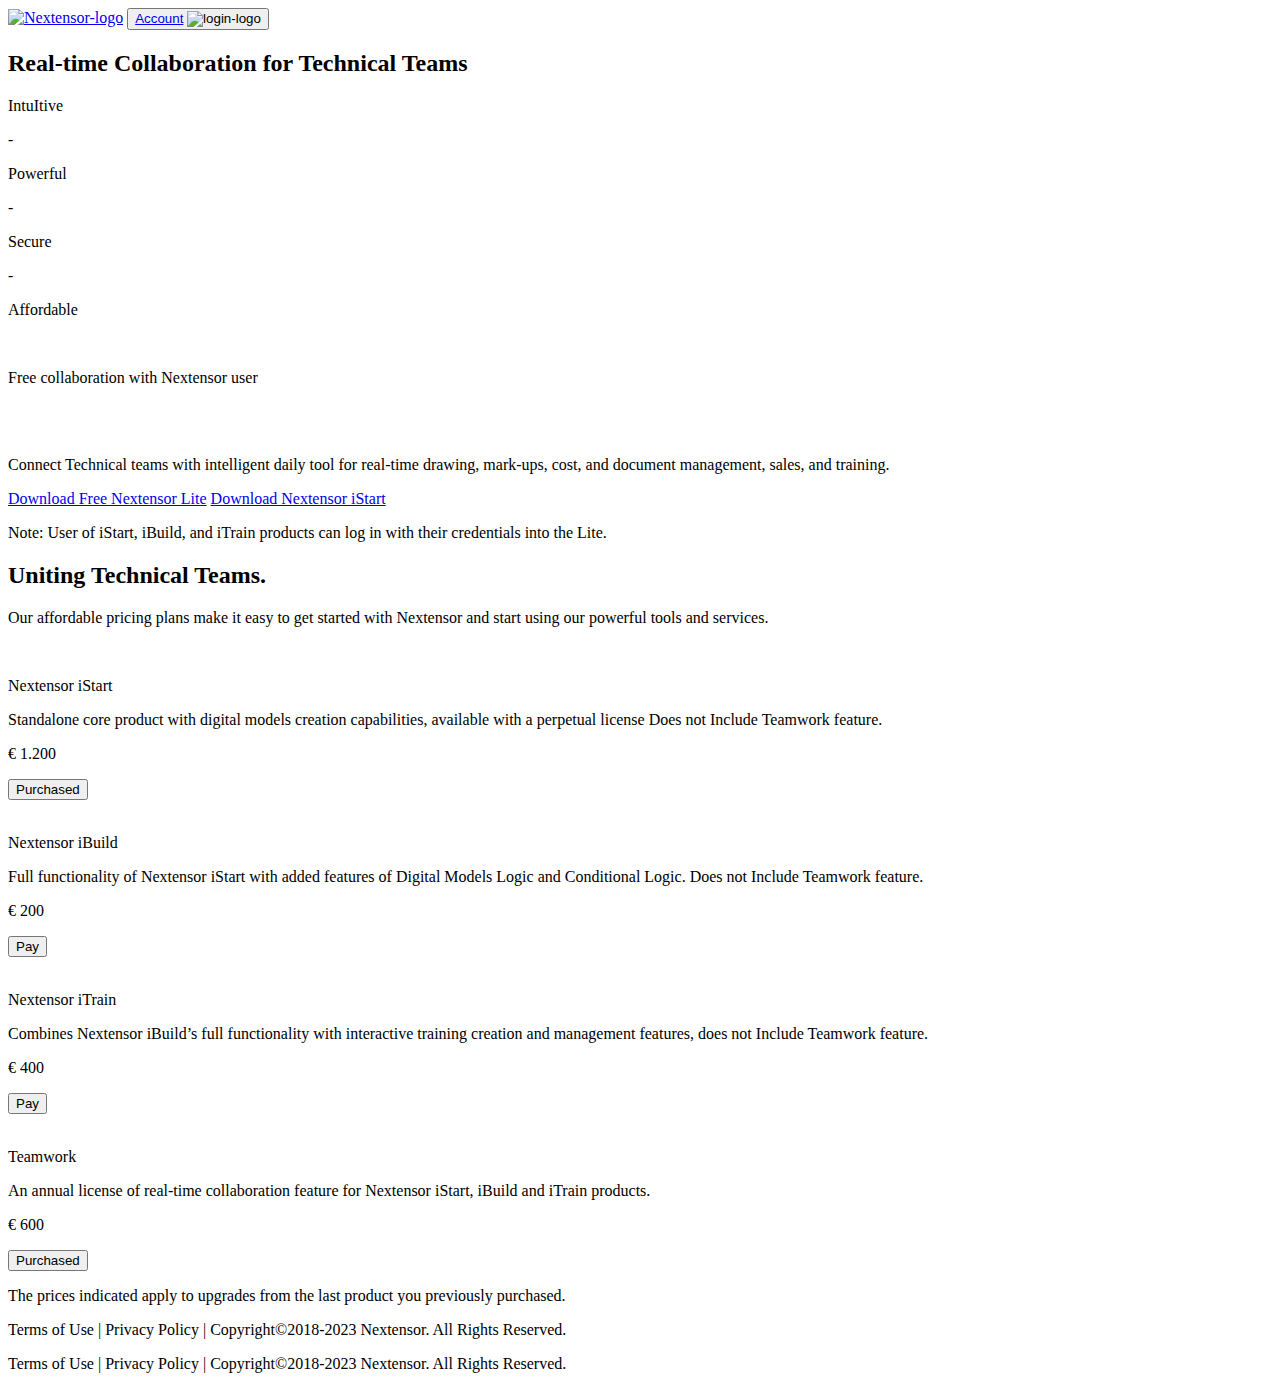
==== details.html @ 52af48be "Add files via upload" ====
<!DOCTYPE html>
<html lang="en">

<head>
  <meta charset="UTF-8" />
  <meta name="viewport" content="width=device-width, initial-scale=1.0" />
  <title>Document</title>
  <link rel="stylesheet" href="./js/style (2).css" />
</head>

<body>
  <!-- header section start ----- -->
  <section class="header">
    <a href="./index.html"><img src="./img/Nextensor_1_UTT_tr 1.png" alt="Nextensor-logo" /></a>
    <button class="header-link">
      <a href="./nextensor.html">Account</a>
      <img src="./img/login 1.png" alt="login-logo" />
    </button>
  </section>
  <!-- header section end ----- -->

  <!-- main section start ------- -->
  <section class="main">
    <div class="left">
      <div class="l-panel">
        <div class="panelHeader">
          <div class="topHeading">
            <h2>Real-time Collaboration for <span>Technical Teams</span></h2>
          </div>
          <div class="blueBanner">
            <div class="boxbtn">
              <div>
                <p>IntuItive</p>
              </div>
              <div class="dash-">-</div>
              <div>
                <p>Powerful</p>
              </div>
              <div class="dash-">-</div>

              <div>
                <p>Secure</p>
              </div>
              <div class="dash-">-</div>
              <div>
                <p>Affordable</p>
              </div>
            </div>
          </div>
        </div>
        <div class="imgBox">
          <div class="imageGroup">
            <div class="img1">
              <img src="./img/Image1.png" alt="" />

              <p class="conpara">Free collaboration with Nextensor user</p>
            </div>
            <div class="img2arrow">
              <img  height="15" width="75" src="./img/Img2arrow.png" alt="" height="25" />
            </div>
            <div class="img3">
              <img src="./img/Image3.png" alt="" />

              <p class="conpara">
                Connect Technical teams with intelligent daily tool for
                real-time drawing, mark-ups, cost, and document management,
                sales, and training.
              </p>
            </div>
          </div>
        </div>
        <div class="btnBox " >
          <a href="#" class="loginBtn">Download Free Nextensor Lite</a>
          <a href="#" class="createBtn">Download Nextensor iStart</a>
        </div>
      </div>
      <p class="fText2">
        Note: User of iStart, iBuild, and iTrain products can log in with
        their credentials into the Lite.
      </p>
    </div>
     <div class="right">
      <div class="right-tittle topHeading">
        <h2 class="">Uniting Technical <span>Teams</span>.</h2>
        <p>
          Our affordable pricing plans make it easy to get started with
          Nextensor and start using our powerful tools and services.
        </p>
      </div>

      <div class="cards">
        <div class="crd" style="padding-left: 0px;">
          <div class="hImage">
            <img src="./img/cimg1.png" alt="" />
          </div>
          <p class="heading">Nextensor iStart</p>
          <p class="sub">
            Standalone core product with digital models creation capabilities,
            available with a perpetual license Does not Include Teamwork
            feature.
          </p>
          <div class="pr">
            <p class="puPrice">€ 1.200</p>
            <button class="purBtn">Purchased</button>
          </div>
        </div>
        <div class="crd" style="">
          <div class="hImage">
            <img src="./img/cimg1.png" alt="" />
          </div>
          <p class="heading">Nextensor iBuild</p>
          <p class="sub">
            Full functionality of Nextensor iStart with added features of
            Digital Models Logic and Conditional Logic. Does not Include
            Teamwork feature.
          </p>
          <div class="pr">
            <p class="puPrice">€ 200</p>
            <button class="purBtn">Pay</button>
          </div>
        </div>
       <!--  <div class="crd">
          <div class="hImage">
            <img src="./img/cimg2.png" alt="" />
          </div>
          <p class="heading">Nextensor iBuild</p>
          <p class="sub">
            Full functionality of Nextensor iStart with added features of
            Digital Models Logic and Conditional Logic. Does not Include
            Teamwork feature.
          </p>
          <div class="pr">
            <p class="paPrice">€ 200</p>
            <button class="paBtn">Pay</button>
          </div>
        </div> -->

        <div class="crd">
          <div class="hImage">
            <img src="./img/lp3.png" alt="" />
          </div>
          <p class="heading">Nextensor iTrain</p>
          <p class="sub">
            Combines Nextensor iBuild’s full functionality with interactive
            training creation and management features, does not Include
            Teamwork feature.
          </p>
          <div class="pr">
            <p class="paPrice">€ 400</p>
            <button class="paBtn">Pay</button>
          </div>
        </div>
        <div class="crd teamimage">
          <div class="hImage">
            <img src="./img/lap2.png" alt="" />
          </div>
          <p class="heading">Teamwork</p>
          <p class="sub">
            An annual license of real-time collaboration feature for Nextensor
            iStart, iBuild and iTrain products.
          </p>
          <div class="pr">
            <p class="puPrice2">€ 600</p>
            <button class="purBtn">Purchased</button>
          </div>
        </div>
        <!-- <div class="crd">
          <div class="hImage2">
            <img src="./img/lap2.png" alt="" />
          </div>
          <p class="heading"> Teamwork</p>
          <p class="sub">
            An annual license of real-time collaboration feature for Nextensor
            iStart, iBuild and iTrain products.
          </p>
          <div class="pr">
            <p class="puPrice2">€ 600</p>
            <button class="purBtn">Purchased</button>
          </div>
        </div> -->
      </div>
      <p class="fText">
        The prices indicated apply to upgrades from the last product you
        previously purchased.
      </p>


      
    </div> 

     <section class="footerrsecond">
    <p class="foText">
      Terms of Use | Privacy Policy | Copyright©2018-2023 Nextensor. All
      Rights Reserved.
    </p>
  </section>
  </section>
    <section class="footerr" >
    <p class="foText">
      Terms of Use | Privacy Policy | Copyright©2018-2023 Nextensor. All
      Rights Reserved.
    </p>
  </section>

  <!-- main section end ------- -->
</body>

</html>
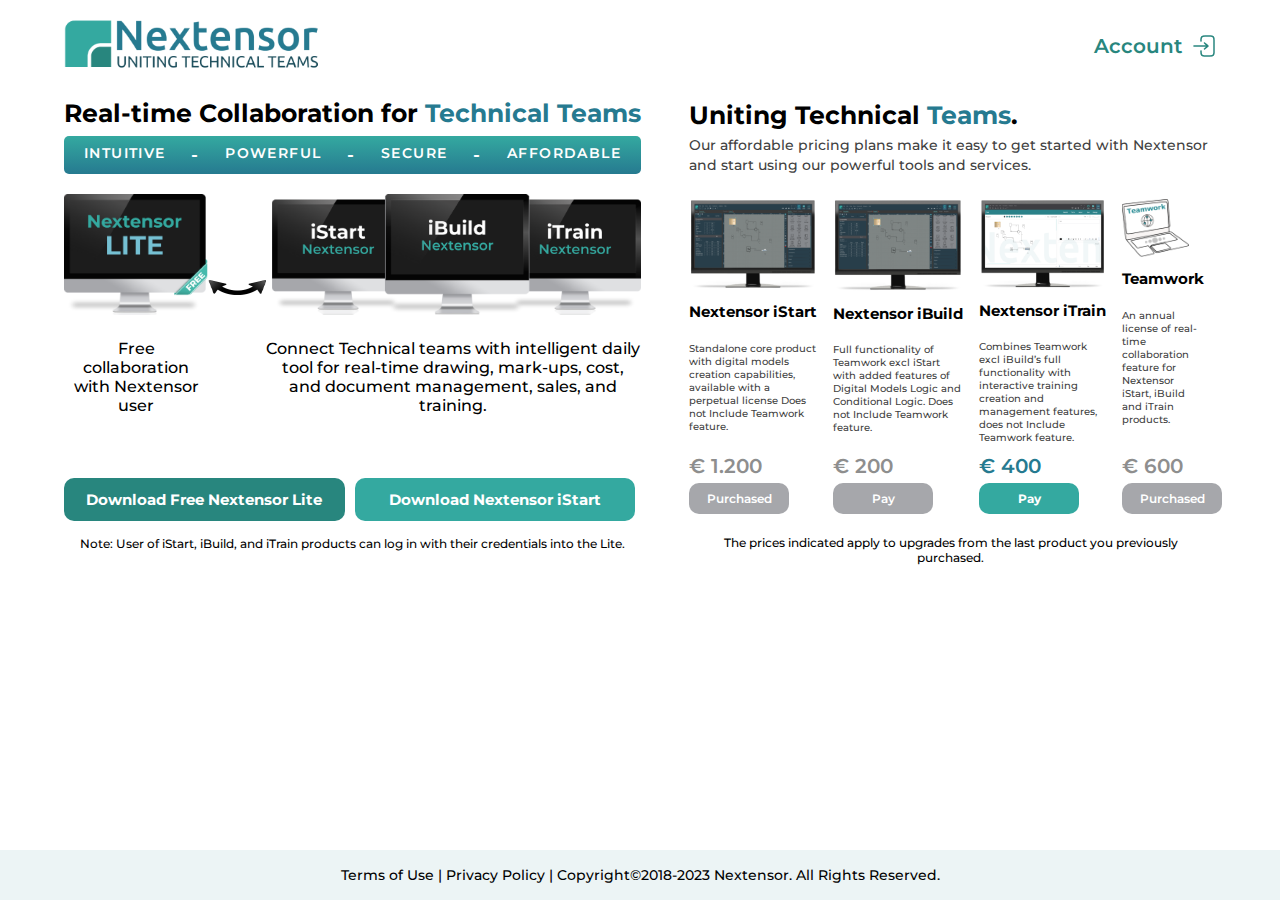
==== commit fdc79ccf: "Add files via upload" ====
--- a/details.html
+++ b/details.html
@@ -110,26 +110,26 @@
           </div>
           <p class="heading">Nextensor iBuild</p>
           <p class="sub">
+            Full functionality of Teamwork excl iStart with added features of
+            Digital Models Logic and Conditional Logic. Does not Include
+            Teamwork feature.
+          </p>
+          <div class="pr">
+            <p class="puPrice">€ 200</p>
+            <button class="purBtn">Pay</button>
+          </div>
+        </div>
+       <!--  <div class="crd">
+          <div class="hImage">
+            <img src="./img/cimg2.png" alt="" />
+          </div>
+          <p class="heading">Nextensor iBuild</p>
+          <p class="sub">
             Full functionality of Nextensor iStart with added features of
             Digital Models Logic and Conditional Logic. Does not Include
             Teamwork feature.
           </p>
           <div class="pr">
-            <p class="puPrice">€ 200</p>
-            <button class="purBtn">Pay</button>
-          </div>
-        </div>
-       <!--  <div class="crd">
-          <div class="hImage">
-            <img src="./img/cimg2.png" alt="" />
-          </div>
-          <p class="heading">Nextensor iBuild</p>
-          <p class="sub">
-            Full functionality of Nextensor iStart with added features of
-            Digital Models Logic and Conditional Logic. Does not Include
-            Teamwork feature.
-          </p>
-          <div class="pr">
             <p class="paPrice">€ 200</p>
             <button class="paBtn">Pay</button>
           </div>
@@ -141,7 +141,7 @@
           </div>
           <p class="heading">Nextensor iTrain</p>
           <p class="sub">
-            Combines Nextensor iBuild’s full functionality with interactive
+            Combines Teamwork excl iBuild’s full functionality with interactive
             training creation and management features, does not Include
             Teamwork feature.
           </p>
--- a/js/style (2).css
+++ b/js/style (2).css
@@ -0,0 +1,1069 @@
+@import url('https://fonts.googleapis.com/css2?family=Montserrat:wght@100;200;300;400;500;600;700;800;900&display=swap');
+
+* {
+  font-family: Montserrat;
+  padding: 0px;
+  margin: 0px;
+  box-sizing: border-box;
+}
+
+.header a img {
+  width: 72% !important;
+
+}
+
+.main {
+  display: flex;
+  width: 100%;
+  padding-inline: 4rem;
+}
+
+.left {
+  flex: 1;
+  /* width: 50%; */
+  padding-right: 3rem;
+}
+
+.right {
+  flex: 1;
+  padding-right: 1rem;
+  padding-top: 1.7rem;
+}
+
+.card img {
+  width: 120px;
+  height: 100px;
+  object-fit: contain;
+}
+
+
+.right-tittle P {
+  font-size: 16px;
+  font-weight: 500;
+  line-height: 20px;
+  margin-top: 5px;
+  color: #414141;
+}
+
+.right-tittle span {
+  color: #267A90;
+}
+
+.card {
+  /* min-height: 100px; */
+  margin-top: 30px;
+  display: flex;
+  padding: 5px;
+  /* height: 200px; */
+  flex-direction: column;
+  position: relative;
+  /* justify-content: end; */
+  align-items: center;
+
+}
+
+.right-cards {
+  display: flex;
+  justify-content: space-between;
+  /* height: 100px; */
+  /* gap: 5px; */
+}
+
+.card-empty {
+  width: 200px;
+  height: 150px;
+}
+
+.card a {}
+
+.card button {
+  margin-top: 15px;
+  width: 100px;
+  padding-block: 5px;
+  border: none;
+  border-radius: 5px !important;
+  color: #fff;
+}
+
+.card h5 {
+  font-weight: bold;
+  font-size: 16px;
+  margin: 0px;
+  /* padding-top: 10px; */
+}
+
+.card p {
+  /* padding-top: 10px; */
+  /* overflow: hidden; */
+  color: #414141;
+
+  font-family: Montserrat;
+  font-size: 9px;
+  font-style: normal;
+  font-weight: 500;
+  line-height: 15px;
+}
+
+.right-card-left {
+  display: flex;
+  flex-direction: column;
+}
+
+.center span {
+  color: #34a9a0 !important;
+  font-weight: bold;
+}
+
+.center button {
+  background: #34a9a0 !important;
+  padding: 10px;
+}
+
+.rtt-right h5 {
+  white-space: nowrap;
+}
+
+.right-card-left span {
+  color: #8E8E8E;
+}
+
+.rtt-right button {
+  background: #8E8E8E !important;
+  padding: 10px;
+}
+
+.conpara {
+  color: #000;
+  text-align: center;
+  font-family: Montserrat;
+  font-size: 11px;
+  padding-top: 20px;
+  font-style: normal;
+  font-weight: 500;
+  line-height: normal;
+}
+
+.right-prag p {
+  margin-top: 3rem;
+}
+
+
+
+
+/* qa css */
+
+@import url('https://fonts.googleapis.com/css2?family=Montserrat:wght@500;600;700;800&display=swap');
+
+*,
+*::before,
+*::after {
+  box-sizing: border-box;
+}
+
+h1,
+h2,
+h3,
+h4,
+p {
+  margin: 0;
+}
+
+
+*,
+*::before,
+*::after {
+  box-sizing: border-box;
+}
+
+h1,
+h2,
+h3,
+h4,
+p {
+  margin: 0;
+}
+
+
+body {
+  /* background: #F2FDFF; */
+  font-family: Montserrat;
+  margin: 0;
+
+  /* background-image: url(./images/abs1.png);
+    background-repeat: no-repeat;
+    background-position: top right;
+    background-size: cover; */
+  position: relative;
+}
+
+.AllContent {
+  height: 100vh !important;
+  /* background-color: rebeccapurple; */
+}
+
+main {
+  position: relative;
+}
+
+.main {
+  content: "";
+  width: 100%;
+  background-image: url('../images/bgimg1.png');
+  background-repeat: no-repeat;
+  background-position: top right;
+  background-size: cover;
+  z-index: -1;
+  height: 100%;
+  padding-bottom: 15px;
+}
+
+/* section 1 .header start */
+.header {
+  display: flex;
+  justify-content: space-between;
+  align-items: center;
+  padding-inline: 4em;
+  padding-block-start: 1.2em;
+}
+
+.header a img {
+  width: 180px;
+}
+
+.header-link {
+  display: inline-flex;
+  gap: 0.75em;
+  align-items: center;
+  border: 0;
+  background-color: transparent;
+  cursor: pointer;
+}
+
+.header-link a {
+  text-decoration: none;
+  color: #28867E;
+  font-size: 1.25rem;
+  font-style: normal;
+  font-weight: 600;
+  line-height: 1.875rem;
+  /* 120% */
+}
+
+/* section 1 .header end */
+
+/* section start */
+.hero {
+  /* padding-inline: 4.5em; */
+  /* margin-block: 2em 2.6em; */
+  display: flex;
+  /* justify-content: space-between; */
+  /* align-items: center; */
+  /* max-width: 50%; */
+  margin: 0px 50px;
+  /* width: 80% !important; */
+}
+
+
+.r-panel {
+  width: 40%;
+  /* margin-right: 80px; */
+  /* pad: 100px 20px 100px 0px !important; */
+  /* padding: 50px; */
+}
+
+.r-form {
+  /* margin-right: 80px !important; */
+  padding: 1em 1.5em;
+  width: 100%;
+  background-color: #fff;
+  border-radius: 10px;
+  filter: drop-shadow(0px 30px 30px rgba(0, 0, 0, 0.06));
+}
+
+::placeholder {
+  font-family: Montserrat;
+}
+
+.r-form>h2 {
+  color: #000;
+  padding-inline: 0.85em;
+  /* text-align: center; */
+  font-size: 1.4rem;
+  font-style: normal;
+  font-weight: 800;
+  line-height: normal;
+}
+
+.r-form>h2 span {
+  color: #267A90;
+}
+
+.r-form>p {
+  color: #414141;
+  padding-inline: 1em;
+  margin-block: 0.25em 0.5em;
+  font-size: 16px;
+  font-style: normal;
+  font-weight: 500;
+  line-height: normal;
+}
+
+.r-form>form {
+  padding: 1.2em 1.5em;
+  border-radius: 10px;
+  background-color: #F8FAFB;
+  width: 100%;
+  display: inline-flex;
+  justify-content: space-between;
+  align-items: center;
+  flex-wrap: wrap;
+  gap: 0.55em;
+  row-gap: 0.65em;
+}
+
+.r-form>form>h2 {
+  display: block;
+  width: 90%;
+  color: #34A9A0;
+  font-size: 18px;
+  font-style: normal;
+  font-weight: 700;
+  line-height: 2.1875rem;
+  /* 140% */
+}
+
+.inputTop input {
+  width: 50.0%;
+}
+
+.inputTop {
+  display: flex;
+  gap: 5px;
+  /* flex-wrap: wrap; */
+  width: 100%;
+}
+
+#company {
+  width: 100%;
+}
+
+.r-form>form>input,
+.r-form>form>.inputTop>input {
+  border-radius: 5px;
+  border: 0;
+  height: 35px;
+  padding-left: 1em;
+}
+
+.r-form>form>input:nth-child(-n +3) {
+  width: 48.5%;
+}
+
+.r-form>form>input:nth-child(n +4) {
+  width: 100%;
+}
+
+.r-form>form>input[type='submit'] {
+  background-color: #34A9A0;
+  color: #FFF;
+  text-align: center;
+  font-size: 1.25rem;
+  font-style: normal;
+  font-weight: 600;
+  line-height: 2.1875rem;
+  /* 175% */
+}
+
+/* section end */
+/* Left Section Start */
+.l-panel {
+  /* border: 2px solid rgba(0, 0, 0, 0.452); */
+  width: 100%;
+  /* margin-right: 50px; */
+}
+.panelHeader {
+  margin: 25px 0px 20px 0px;
+}
+
+.topHeading h2 {
+  font-weight: 700 !important;
+  font-size: 26px;
+  /* letter-spacing: 1px; */
+  font-family: Montserrat;
+  white-space: nowrap;
+}
+
+.l-panel h2 span {
+  color: #267A90;
+}
+
+.boxbtn {
+  border-radius: 5px;
+  background: linear-gradient(180deg, #34A9A0 0%, #267A90 100%);
+  padding: 8px 20px;
+  display: flex;
+  justify-content: space-between;
+  flex-wrap: wrap;
+  gap: 5px;
+  margin-top: 8px;
+  width: 100%;
+}
+
+.boxbtn p {
+  color: #FFF;
+  font-family: Montserrat;
+  font-size: 14px;
+  font-style: normal;
+  font-weight: 600;
+  line-height: normal;
+  letter-spacing: 1.4px;
+  text-transform: uppercase;
+}
+
+.dash- {
+  /* padding-top: 15px; */
+  color: #FFF;
+  font-family: Montserrat;
+  font-size: 18px;
+  font-style: normal;
+  font-weight: 600;
+  line-height: normal;
+  letter-spacing: 1.4px;
+  text-transform: uppercase;
+}
+
+.imageGroup {
+  display: flex;
+  width: 100%;
+}
+
+.img1 img,
+.img3 img {
+  height: auto;
+  width: 100%;
+}
+
+.img2arrow {
+  /* background-color: rebeccapurple; */
+  display: flex;
+  align-items: end;
+  margin-bottom: 100px;
+}
+
+.imageGroup div p {
+  font-weight: 500 !important;
+  text-align: center;
+  font-size: 16px;
+}
+
+a {
+  text-decoration: none;
+  color: white;
+}
+
+.btnBox {
+  display: flex;
+  justify-content: space-between;
+  gap: 10px;
+  margin-top: 47px;
+  width: 99%;
+}
+
+.loginBtn {
+  background-color: #28867E;
+  padding: 12px 0px;
+  width: 100%;
+  text-align: center;
+  border-radius: 10px;
+  white-space: nowrap;
+
+  color: #FFF;
+
+
+  font-family: Montserrat;
+  font-size: 15px;
+  font-style: normal;
+  font-weight: 700;
+
+}
+
+.createBtn {
+  background-color: #34A9A0;
+  padding: 12px 0px;
+  width: 100%;
+  text-align: center;
+  border-radius: 10px;
+  white-space: nowrap;
+
+
+
+  color: #FFF;
+
+
+  font-family: Montserrat;
+  font-size: 15px;
+  font-style: normal;
+  font-weight: 700;
+  line-height: normal;
+
+}
+
+/* Left Section End */
+
+/* section footer start */
+footer {
+  /* position: absolute;
+    bottom: 0; */
+
+  background: #ECF4F5;
+  width: 100%;
+  padding-inline: 4.5em;
+  height: 65px;
+  display: inline-flex;
+  align-items: center;
+  justify-content: center;
+}
+
+footer h2 {
+  color: #000;
+  text-align: center;
+  font-size: 0.8rem;
+  font-style: normal;
+  font-weight: 500;
+  line-height: normal;
+}
+
+footer h2 a {
+  text-decoration: none;
+  color: #000;
+  height: 65px;
+}
+
+/* section footer end */
+.footerrsecond {
+  display: none;
+}
+
+.footerrsecond {
+  display: none;
+}
+
+.cards {
+  width: 100%;
+  display: flex;
+  justify-content: space-between;
+  padding-top: 1.5rem;
+}
+
+.heading {
+  color: #000;
+  font-family: Montserrat;
+  font-size: 15px;
+  font-style: normal;
+  font-weight: 700;
+  line-height: normal;
+  margin-block: .5rem;
+  text-wrap: nowrap;
+  /* 363.158% */
+
+}
+
+.hImage2 {
+  display: flex;
+  justify-content: center;
+
+}
+
+.hImage2 img {
+  width: 85%;
+}
+
+.paBtn {
+  border-radius: 10px;
+  background: #34A9A0;
+  padding-inline: 2rem;
+  padding-block: .5rem;
+  border: none;
+  color: #fff;
+  font-weight: 700;
+  margin-top: 5px;
+  width: 120px;
+}
+
+
+.paPrice {
+  color: #267A90;
+  font-family: Montserrat;
+  font-size: 16px;
+  font-style: normal;
+  font-weight: 600;
+  line-height: normal;
+  text-align: start;
+
+}
+
+.sub {
+  color: #414141;
+  font-family: Montserrat;
+  font-size: 10px;
+  font-style: normal;
+  font-weight: 500;
+  line-height: normal;
+  /* height: 100px !important; */
+  /* 153.846% */
+}
+
+.pr {
+
+  position: absolute;
+  bottom: 1px;
+}
+
+.puPrice {
+  color: #8E8E8E;
+  font-family: Montserrat;
+  font-size: 16px;
+  font-style: normal;
+  font-weight: 600;
+  line-height: normal;
+  margin-top: 25px;
+  text-align: start;
+
+  /* 150% */
+}
+
+.puPrice2 {
+  color: #8E8E8E;
+  font-family: Montserrat;
+  font-size: 20px;
+  font-style: normal;
+  font-weight: 600;
+  line-height: normal;
+  margin-top: 45px;
+  text-align: start;
+
+  /* 150% */
+}
+
+.purBtn {
+  border-radius: 10px;
+  background: #A6A7AB;
+  padding-inline: 1rem;
+  padding-block: 0.5rem;
+  color: #fff;
+  font-weight: 600;
+  border: none;
+  margin-top: 5px;
+  width: 120px;
+}
+
+.hImage img {
+  width: 100%;
+}
+
+.fText {
+  color: #000;
+  text-align: center;
+  font-family: Montserrat;
+  font-size: 12px;
+  font-style: normal;
+  font-weight: 500;
+  line-height: normal;
+  margin-top: 20px;
+
+}
+
+.fText2 {
+  color: #000;
+  text-align: center;
+  font-family: Montserrat;
+  font-size: 12px;
+  font-style: normal;
+  font-weight: 500;
+  line-height: normal;
+  margin-top: 15px;
+}
+
+.footerr {
+  padding: 0.5rem 0px;
+  width: 100%;
+  background: #ECF4F5;
+  text-align: center;
+  padding-inline: 4.5em;
+  height: 50px;
+  display: inline-flex;
+  align-items: center;
+  justify-content: center;
+   position: fixed;
+    bottom: 0; 
+}
+
+.foText {
+  color: #000;
+  text-align: center;
+  font-family: Montserrat;
+  font-size: 14px;
+  font-style: normal;
+  font-weight: 500;
+  line-height: normal;
+}
+input{
+  outline: none;
+}
+input:focus{
+  border: 1px  solid gray;
+}
+
+.teamimage .hImage img {
+    width: 82%;
+    height: 100%;
+  }
+
+  .imageGroup .img1{
+    width: 25%;
+  }
+  .imageGroup .img2arrow{
+    width: 10%;
+  }
+  .imageGroup .img3{
+    width: 65%;
+  }
+  .img2arrow img{
+    width: 100%;
+    height: 15%;
+  }
+/* responsive design */
+
+.crd{
+  width: 100%;
+  height: 326px;
+  position: relative;
+  padding: 0px 8px;
+}
+
+/* responsive   */
+/* @media (min-width: 376px) {
+  .boxbtn p {
+    font-size: 12px;
+  }
+  .dash- {
+    font-size: 16px;
+  }
+  .hImage img {
+    width: 100%;
+    height: 60px;
+  }
+  .teamimage .hImage img {
+    width: 78px;
+  }
+  .btnBox {
+    margin-top: 102px;
+  }
+  .crd{
+    height: 340px;
+  }
+  .img1 img, .img3 img {
+    height: 95px;
+    width: 100%;
+  }
+  .img2arrow {
+    margin-bottom: 134px;
+  }
+  .paBtn {
+    width: 85px;
+    font-size: 10px;
+  }
+  .purBtn {
+    width: 85px;
+    font-size: 10px;
+  }
+  .right-tittle P {
+    font-size: 12px; 
+  }
+  .topHeading h2 {
+    font-size: 20px;
+  }
+  .heading {
+    font-size: 12px;
+  }
+  .left {
+    padding-right: 20px;
+  }
+  .loginBtn {
+    font-size: 12px;
+  }
+  .createBtn {
+    font-size: 12px;
+  }
+  .puPrice {
+    font-size: 16px;
+  }
+  .paPrice {
+    font-size: 16px;
+  }
+} */
+
+@media (min-width: 992px) {
+  .boxbtn p {
+    font-size: 12px;
+  }
+  .dash- {
+    font-size: 16px;
+  }
+  .hImage img {
+    width: 100%;
+  }
+  .teamimage .hImage img {
+    width: 78px;
+  }
+  .btnBox {
+    margin-top: 100px;
+  }
+  .crd{
+    height: 333px;
+  }
+  .img1 img, .img3 img {
+   
+    width: 100%;
+  }
+  .img2arrow {
+    margin-bottom: 134px;
+  }
+  .paBtn {
+    width: 85px;
+    font-size: 10px;
+  }
+  .purBtn {
+    width: 85px;
+    font-size: 10px;
+  }
+  .right-tittle P {
+    font-size: 12px; 
+  }
+  .topHeading h2 {
+    font-size: 20px;
+  }
+  .heading {
+    font-size: 12px;
+    height: 10%;
+  }
+  .left {
+    padding-right: 20px;
+  }
+  .loginBtn {
+    font-size: 12px;
+  }
+  .createBtn {
+    font-size: 12px;
+  }
+  .puPrice {
+    font-size: 16px;
+  }
+  .paPrice {
+    font-size: 16px;
+  }
+
+}
+
+@media (min-width: 1200px) {
+  .boxbtn p {
+    font-size: 14px;
+  }
+  .dash- {
+    font-size: 18px;
+  }
+  .hImage img {
+    width: 100%;
+  }
+  .img2arrow {
+    margin-bottom: 120px;
+  }
+  .left {
+    padding-right: 3rem;
+  }
+  .teamimage .hImage img {
+    width: 82%;
+    height: 100%;
+  }
+  .btnBox {
+    margin-top: 63px;
+  }
+  .crd{
+    height: 316px;
+  }
+  .img1 img, .img3 img {
+    width: 100%;
+  }
+  .paBtn {
+    width: 100px;
+    font-size: 12px;
+  }
+  .purBtn {
+    width: 100px;
+    font-size: 12px;
+  }
+  .right-tittle P {
+    font-size: 14px; 
+  }
+  .topHeading h2 {
+    font-size: 25px;
+  }
+  .heading {
+    font-size: 15px;
+    height: 10%;
+  }
+  .loginBtn {
+    font-size: 15px;
+  }
+  .createBtn {
+    font-size: 15px;
+  }
+  .puPrice {
+    font-size: 20px;
+  }
+  .paPrice {
+    font-size: 20px;
+  }
+}
+
+@media (min-width: 1340px) {
+  .hImage img {
+    width: 100%;
+  }
+  .right-tittle P {
+    font-size: 16px; 
+  }
+  .topHeading h2 {
+    font-size: 26px;
+  }
+  .img2arrow {
+    margin-bottom: 100px;
+  }
+  
+  .btnBox {
+    margin-top: 58px;
+  }
+  .crd{
+    height: 298px;
+    padding: 0px 5px;
+  }
+  .img1 img, .img3 img {
+    width: 100%;
+  }
+  .paBtn {
+    width: 100px;
+  }
+  .purBtn {
+    width: 100px;
+  }
+  .heading {
+    font-size: 15px;
+    height: 5%;
+  }
+}
+
+@media (min-width: 1440px) {
+  .hImage img {
+    width: 100%;
+  }
+  
+  .right-tittle P {
+    font-size: 16px; 
+  }
+  .topHeading h2 {
+    font-size: 2vw;
+  }
+
+  .paBtn {
+    width: 120px;
+  }
+  .purBtn {
+    width: 120px;
+  }
+  .btnBox {
+    margin-top: 48px;
+  }
+  .crd{
+    height: 300px;
+  }
+  .img1 img, .img3 img {
+    width: 100%;
+  }
+  .heading{
+    font-size: 15px;
+  }
+
+}
+
+@media (min-width: 1650px) {
+  .hImage img {
+    width: 100%;
+  }
+  .btnBox {
+    margin-top: 26px;
+  }
+  .crd{
+    height: 300px;
+  }
+  .img1 img, .img3 img {
+    width: 100%;
+  }
+ 
+
+}
+
+@media (min-width: 1920px) {
+  .hImage img {
+    width: 100%;
+  }
+   .btnBox {
+    margin-top: 20px;
+  }
+  .crd{
+    height: 320px;
+  }
+  .img1 img, .img3 img {
+    width: 100%;
+  }
+  
+
+}
+
+@media (min-width: 2100px) {
+  .hImage img {
+    width: 100%;
+  }
+   .btnBox {
+    margin-top: 20px;
+  }
+  .crd{
+    height: 318px;
+  }
+  .img1 img, .img3 img {
+    width: 100%;
+  }
+  
+  .crd {
+    padding: 0px 8px;
+  }
+}
+
+@media (min-width: 2350px) {
+  .crd{
+    height: 364px;
+  }
+  .hImage img {
+    width: 100%;
+  }
+   .btnBox {
+    margin-top: 20px;
+  }
+  .img1 img, .img3 img {
+    width: 100%;
+  }
+  
+
+
+}
+
+
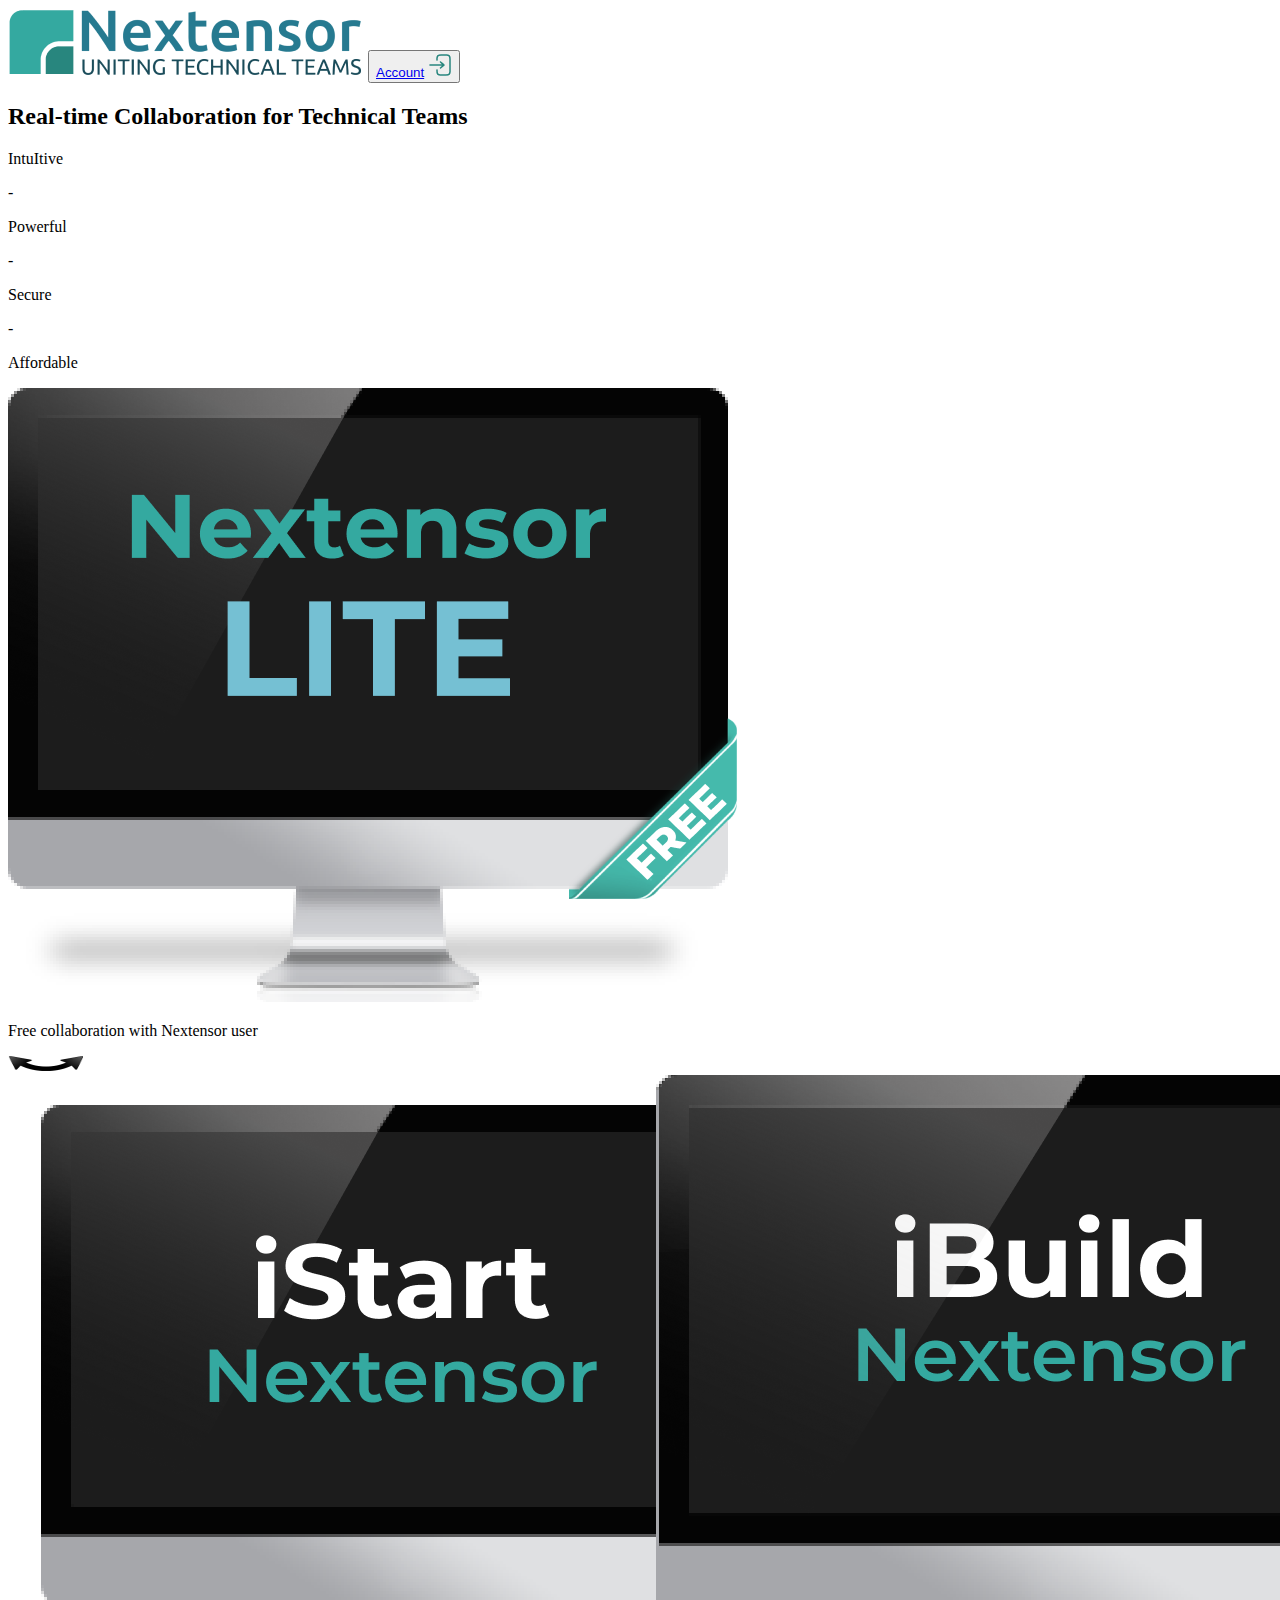
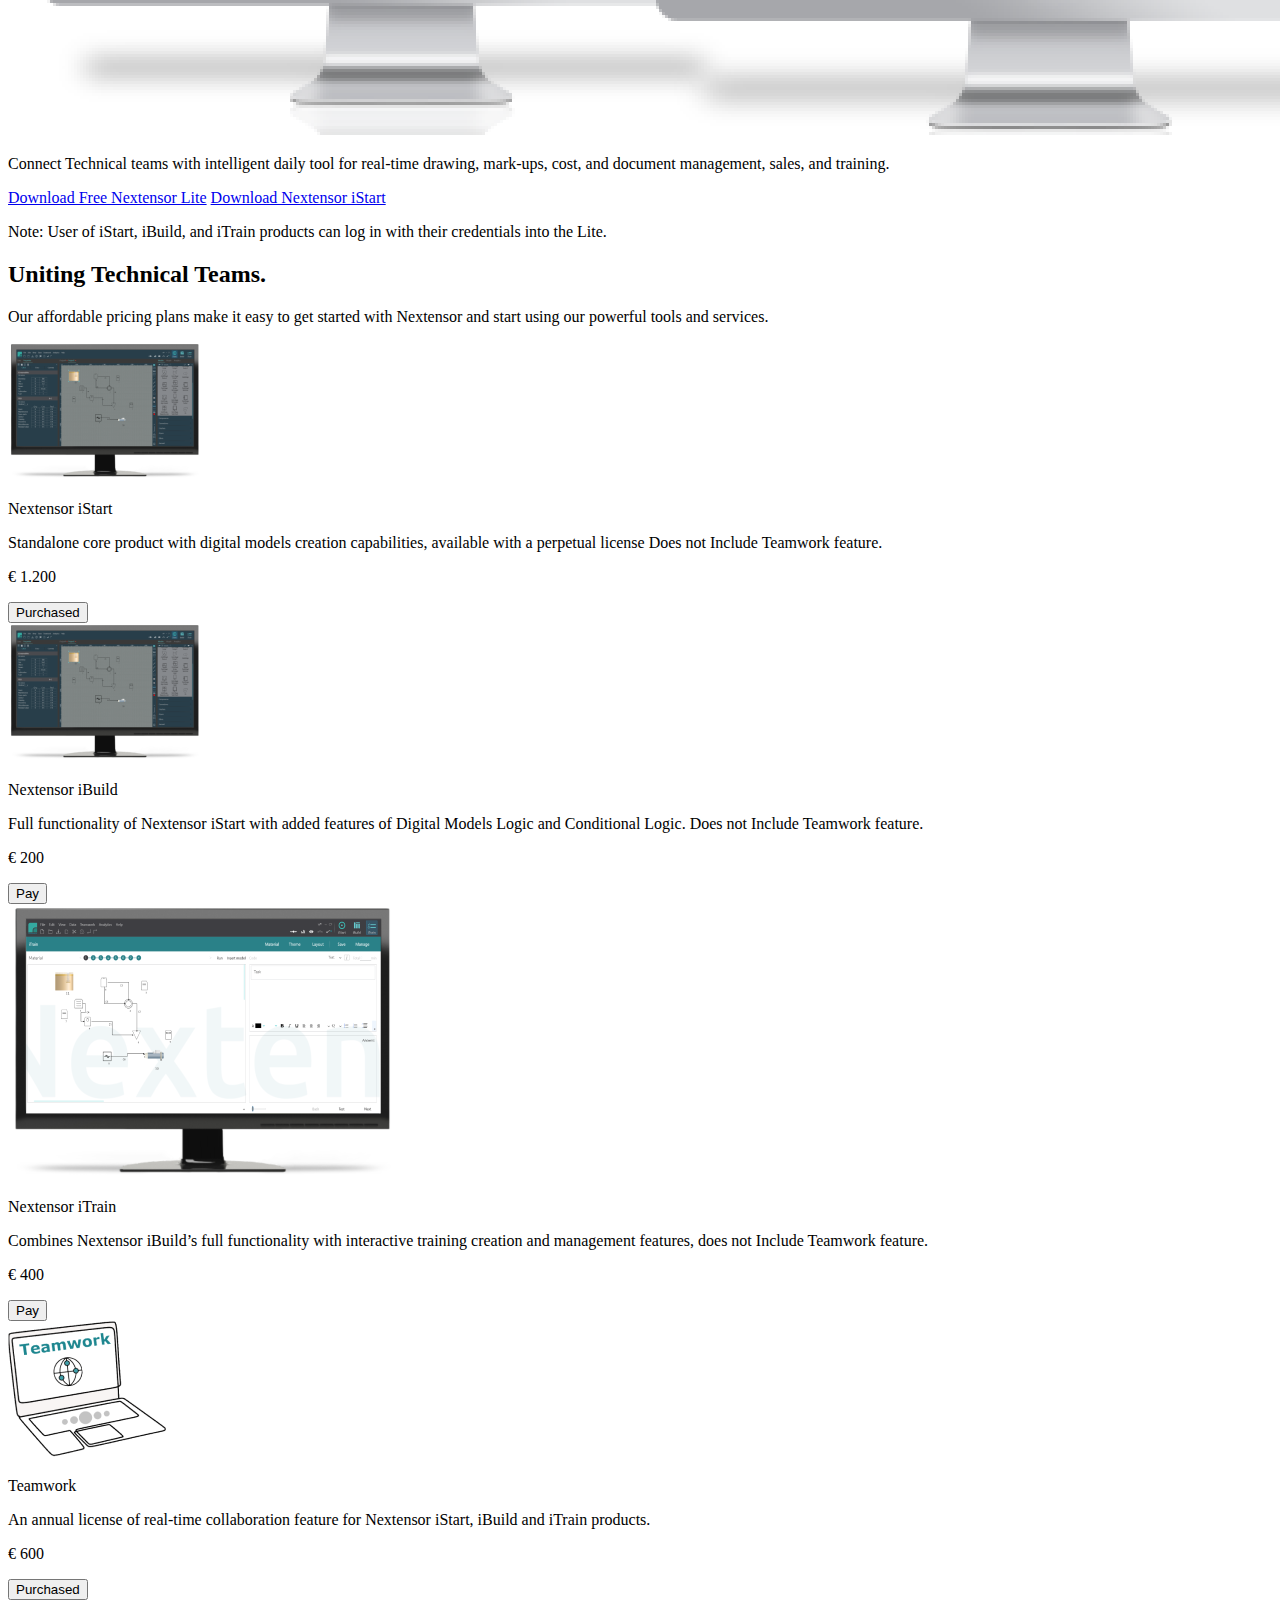
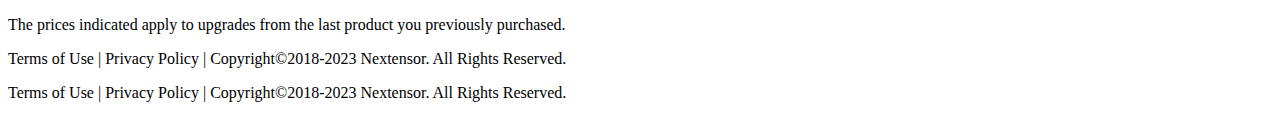
==== commit 92abb6b3: "Add files via upload" ====
--- a/details.html
+++ b/details.html
@@ -5,7 +5,7 @@
   <meta charset="UTF-8" />
   <meta name="viewport" content="width=device-width, initial-scale=1.0" />
   <title>Document</title>
-  <link rel="stylesheet" href="./js/style (2).css" />
+  <link rel="stylesheet" href="./css/style (2).css" />
 </head>
 
 <body>
@@ -110,26 +110,26 @@
           </div>
           <p class="heading">Nextensor iBuild</p>
           <p class="sub">
-            Full functionality of Teamwork excl iStart with added features of
-            Digital Models Logic and Conditional Logic. Does not Include
-            Teamwork feature.
-          </p>
-          <div class="pr">
-            <p class="puPrice">€ 200</p>
-            <button class="purBtn">Pay</button>
-          </div>
-        </div>
-       <!--  <div class="crd">
-          <div class="hImage">
-            <img src="./img/cimg2.png" alt="" />
-          </div>
-          <p class="heading">Nextensor iBuild</p>
-          <p class="sub">
             Full functionality of Nextensor iStart with added features of
             Digital Models Logic and Conditional Logic. Does not Include
             Teamwork feature.
           </p>
           <div class="pr">
+            <p class="puPrice">€ 200</p>
+            <button class="purBtn">Pay</button>
+          </div>
+        </div>
+       <!--  <div class="crd">
+          <div class="hImage">
+            <img src="./img/cimg2.png" alt="" />
+          </div>
+          <p class="heading">Nextensor iBuild</p>
+          <p class="sub">
+            Full functionality of Nextensor iStart with added features of
+            Digital Models Logic and Conditional Logic. Does not Include
+            Teamwork feature.
+          </p>
+          <div class="pr">
             <p class="paPrice">€ 200</p>
             <button class="paBtn">Pay</button>
           </div>
@@ -141,7 +141,7 @@
           </div>
           <p class="heading">Nextensor iTrain</p>
           <p class="sub">
-            Combines Teamwork excl iBuild’s full functionality with interactive
+            Combines Nextensor iBuild’s full functionality with interactive
             training creation and management features, does not Include
             Teamwork feature.
           </p>
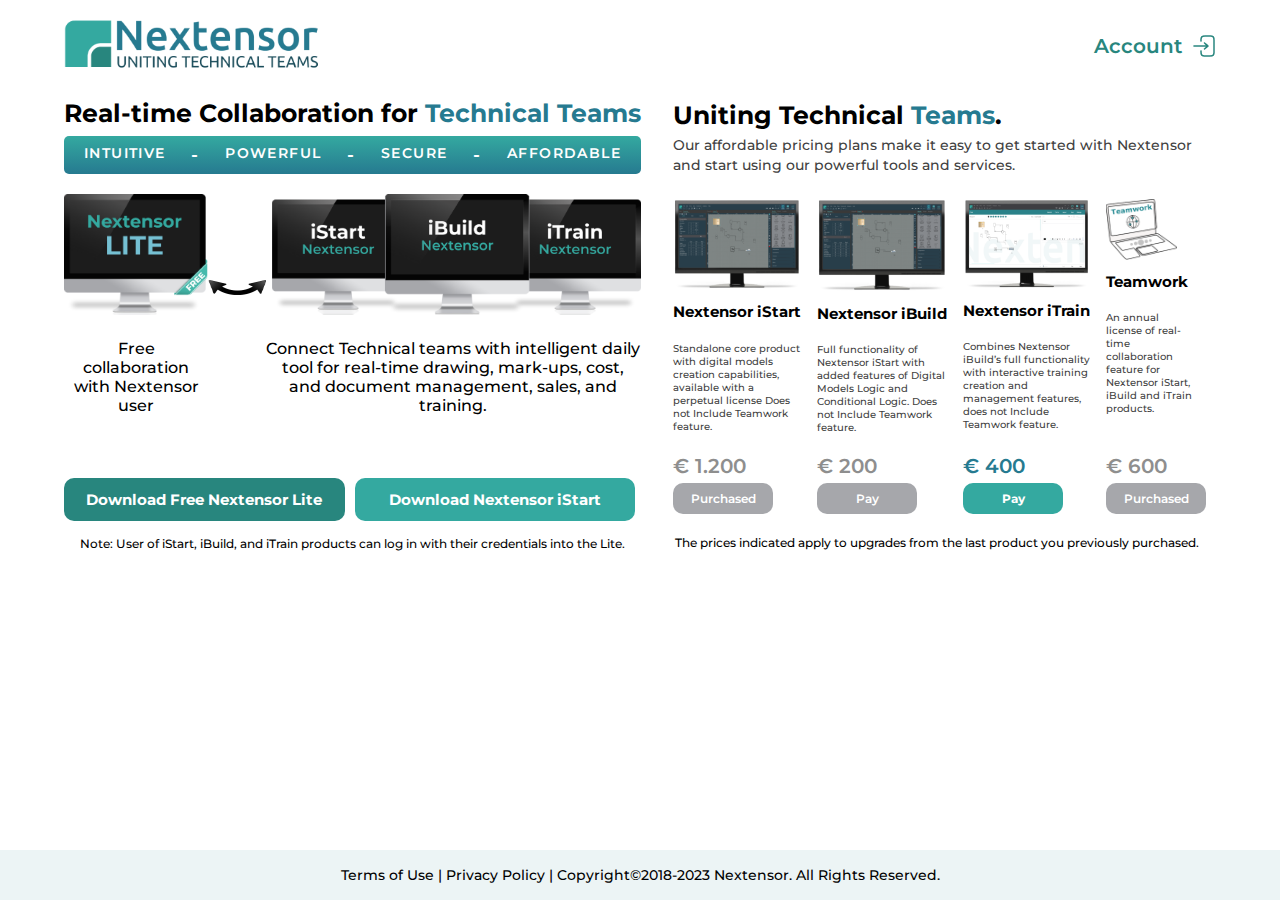
==== commit 907173bb: "Add files via upload" ====
--- a/details.html
+++ b/details.html
@@ -5,7 +5,7 @@
   <meta charset="UTF-8" />
   <meta name="viewport" content="width=device-width, initial-scale=1.0" />
   <title>Document</title>
-  <link rel="stylesheet" href="./css/style (2).css" />
+  <link rel="stylesheet" href="./js/style (2).css" />
 </head>
 
 <body>
--- a/js/style (2).css
+++ b/js/style (2).css
@@ -0,0 +1,1069 @@
+@import url('https://fonts.googleapis.com/css2?family=Montserrat:wght@100;200;300;400;500;600;700;800;900&display=swap');
+
+* {
+  font-family: Montserrat;
+  padding: 0px;
+  margin: 0px;
+  box-sizing: border-box;
+}
+
+.header a img {
+  width: 72% !important;
+
+}
+
+.main {
+  display: flex;
+  width: 100%;
+  padding-inline: 4rem;
+}
+
+.left {
+  flex: 1;
+  /* width: 50%; */
+  padding-right: 3rem;
+}
+
+.right {
+  flex: 1;
+  padding-right: 1rem;
+  padding-top: 1.7rem;
+}
+
+.card img {
+  width: 120px;
+  height: 100px;
+  object-fit: contain;
+}
+
+
+.right-tittle P {
+  font-size: 16px;
+  font-weight: 500;
+  line-height: 20px;
+  margin-top: 5px;
+  color: #414141;
+}
+
+.right-tittle span {
+  color: #267A90;
+}
+
+.card {
+  /* min-height: 100px; */
+  margin-top: 30px;
+  display: flex;
+  padding: 5px;
+  /* height: 200px; */
+  flex-direction: column;
+  position: relative;
+  /* justify-content: end; */
+  align-items: center;
+
+}
+
+.right-cards {
+  display: flex;
+  justify-content: space-between;
+  /* height: 100px; */
+  /* gap: 5px; */
+}
+
+.card-empty {
+  width: 200px;
+  height: 150px;
+}
+
+.card a {}
+
+.card button {
+  margin-top: 15px;
+  width: 100px;
+  padding-block: 5px;
+  border: none;
+  border-radius: 5px !important;
+  color: #fff;
+}
+
+.card h5 {
+  font-weight: bold;
+  font-size: 16px;
+  margin: 0px;
+  /* padding-top: 10px; */
+}
+
+.card p {
+  /* padding-top: 10px; */
+  /* overflow: hidden; */
+  color: #414141;
+
+  font-family: Montserrat;
+  font-size: 9px;
+  font-style: normal;
+  font-weight: 500;
+  line-height: 15px;
+}
+
+.right-card-left {
+  display: flex;
+  flex-direction: column;
+}
+
+.center span {
+  color: #34a9a0 !important;
+  font-weight: bold;
+}
+
+.center button {
+  background: #34a9a0 !important;
+  padding: 10px;
+}
+
+.rtt-right h5 {
+  white-space: nowrap;
+}
+
+.right-card-left span {
+  color: #8E8E8E;
+}
+
+.rtt-right button {
+  background: #8E8E8E !important;
+  padding: 10px;
+}
+
+.conpara {
+  color: #000;
+  text-align: center;
+  font-family: Montserrat;
+  font-size: 11px;
+  padding-top: 20px;
+  font-style: normal;
+  font-weight: 500;
+  line-height: normal;
+}
+
+.right-prag p {
+  margin-top: 3rem;
+}
+
+
+
+
+/* qa css */
+
+@import url('https://fonts.googleapis.com/css2?family=Montserrat:wght@500;600;700;800&display=swap');
+
+*,
+*::before,
+*::after {
+  box-sizing: border-box;
+}
+
+h1,
+h2,
+h3,
+h4,
+p {
+  margin: 0;
+}
+
+
+*,
+*::before,
+*::after {
+  box-sizing: border-box;
+}
+
+h1,
+h2,
+h3,
+h4,
+p {
+  margin: 0;
+}
+
+
+body {
+  /* background: #F2FDFF; */
+  font-family: Montserrat;
+  margin: 0;
+
+  /* background-image: url(./images/abs1.png);
+    background-repeat: no-repeat;
+    background-position: top right;
+    background-size: cover; */
+  position: relative;
+}
+
+.AllContent {
+  height: 100vh !important;
+  /* background-color: rebeccapurple; */
+}
+
+main {
+  position: relative;
+}
+
+.main {
+  content: "";
+  width: 100%;
+  background-image: url('../images/bgimg1.png');
+  background-repeat: no-repeat;
+  background-position: top right;
+  background-size: cover;
+  z-index: -1;
+  height: 100%;
+  padding-bottom: 15px;
+}
+
+/* section 1 .header start */
+.header {
+  display: flex;
+  justify-content: space-between;
+  align-items: center;
+  padding-inline: 4em;
+  padding-block-start: 1.2em;
+}
+
+.header a img {
+  width: 180px;
+}
+
+.header-link {
+  display: inline-flex;
+  gap: 0.75em;
+  align-items: center;
+  border: 0;
+  background-color: transparent;
+  cursor: pointer;
+}
+
+.header-link a {
+  text-decoration: none;
+  color: #28867E;
+  font-size: 1.25rem;
+  font-style: normal;
+  font-weight: 600;
+  line-height: 1.875rem;
+  /* 120% */
+}
+
+/* section 1 .header end */
+
+/* section start */
+.hero {
+  /* padding-inline: 4.5em; */
+  /* margin-block: 2em 2.6em; */
+  display: flex;
+  /* justify-content: space-between; */
+  /* align-items: center; */
+  /* max-width: 50%; */
+  margin: 0px 50px;
+  /* width: 80% !important; */
+}
+
+
+.r-panel {
+  width: 40%;
+  /* margin-right: 80px; */
+  /* pad: 100px 20px 100px 0px !important; */
+  /* padding: 50px; */
+}
+
+.r-form {
+  /* margin-right: 80px !important; */
+  padding: 1em 1.5em;
+  width: 100%;
+  background-color: #fff;
+  border-radius: 10px;
+  filter: drop-shadow(0px 30px 30px rgba(0, 0, 0, 0.06));
+}
+
+::placeholder {
+  font-family: Montserrat;
+}
+
+.r-form>h2 {
+  color: #000;
+  padding-inline: 0.85em;
+  /* text-align: center; */
+  font-size: 1.4rem;
+  font-style: normal;
+  font-weight: 800;
+  line-height: normal;
+}
+
+.r-form>h2 span {
+  color: #267A90;
+}
+
+.r-form>p {
+  color: #414141;
+  padding-inline: 1em;
+  margin-block: 0.25em 0.5em;
+  font-size: 16px;
+  font-style: normal;
+  font-weight: 500;
+  line-height: normal;
+}
+
+.r-form>form {
+  padding: 1.2em 1.5em;
+  border-radius: 10px;
+  background-color: #F8FAFB;
+  width: 100%;
+  display: inline-flex;
+  justify-content: space-between;
+  align-items: center;
+  flex-wrap: wrap;
+  gap: 0.55em;
+  row-gap: 0.65em;
+}
+
+.r-form>form>h2 {
+  display: block;
+  width: 90%;
+  color: #34A9A0;
+  font-size: 18px;
+  font-style: normal;
+  font-weight: 700;
+  line-height: 2.1875rem;
+  /* 140% */
+}
+
+.inputTop input {
+  width: 50.0%;
+}
+
+.inputTop {
+  display: flex;
+  gap: 5px;
+  /* flex-wrap: wrap; */
+  width: 100%;
+}
+
+#company {
+  width: 100%;
+}
+
+.r-form>form>input,
+.r-form>form>.inputTop>input {
+  border-radius: 5px;
+  border: 0;
+  height: 35px;
+  padding-left: 1em;
+}
+
+.r-form>form>input:nth-child(-n +3) {
+  width: 48.5%;
+}
+
+.r-form>form>input:nth-child(n +4) {
+  width: 100%;
+}
+
+.r-form>form>input[type='submit'] {
+  background-color: #34A9A0;
+  color: #FFF;
+  text-align: center;
+  font-size: 1.25rem;
+  font-style: normal;
+  font-weight: 600;
+  line-height: 2.1875rem;
+  /* 175% */
+}
+
+/* section end */
+/* Left Section Start */
+.l-panel {
+  /* border: 2px solid rgba(0, 0, 0, 0.452); */
+  width: 100%;
+  /* margin-right: 50px; */
+}
+.panelHeader {
+  margin: 25px 0px 20px 0px;
+}
+
+.topHeading h2 {
+  font-weight: 700 !important;
+  font-size: 26px;
+  /* letter-spacing: 1px; */
+  font-family: Montserrat;
+  white-space: nowrap;
+}
+
+.l-panel h2 span {
+  color: #267A90;
+}
+
+.boxbtn {
+  border-radius: 5px;
+  background: linear-gradient(180deg, #34A9A0 0%, #267A90 100%);
+  padding: 8px 20px;
+  display: flex;
+  justify-content: space-between;
+  flex-wrap: wrap;
+  gap: 5px;
+  margin-top: 8px;
+  width: 100%;
+}
+
+.boxbtn p {
+  color: #FFF;
+  font-family: Montserrat;
+  font-size: 14px;
+  font-style: normal;
+  font-weight: 600;
+  line-height: normal;
+  letter-spacing: 1.4px;
+  text-transform: uppercase;
+}
+
+.dash- {
+  /* padding-top: 15px; */
+  color: #FFF;
+  font-family: Montserrat;
+  font-size: 18px;
+  font-style: normal;
+  font-weight: 600;
+  line-height: normal;
+  letter-spacing: 1.4px;
+  text-transform: uppercase;
+}
+
+.imageGroup {
+  display: flex;
+  width: 100%;
+}
+
+.img1 img,
+.img3 img {
+  height: auto;
+  width: 100%;
+}
+
+.img2arrow {
+  /* background-color: rebeccapurple; */
+  display: flex;
+  align-items: end;
+  margin-bottom: 100px;
+}
+
+.imageGroup div p {
+  font-weight: 500 !important;
+  text-align: center;
+  font-size: 16px;
+}
+
+a {
+  text-decoration: none;
+  color: white;
+}
+
+.btnBox {
+  display: flex;
+  justify-content: space-between;
+  gap: 10px;
+  margin-top: 47px;
+  width: 99%;
+}
+
+.loginBtn {
+  background-color: #28867E;
+  padding: 12px 0px;
+  width: 100%;
+  text-align: center;
+  border-radius: 10px;
+  white-space: nowrap;
+
+  color: #FFF;
+
+
+  font-family: Montserrat;
+  font-size: 15px;
+  font-style: normal;
+  font-weight: 700;
+
+}
+
+.createBtn {
+  background-color: #34A9A0;
+  padding: 12px 0px;
+  width: 100%;
+  text-align: center;
+  border-radius: 10px;
+  white-space: nowrap;
+
+
+
+  color: #FFF;
+
+
+  font-family: Montserrat;
+  font-size: 15px;
+  font-style: normal;
+  font-weight: 700;
+  line-height: normal;
+
+}
+
+/* Left Section End */
+
+/* section footer start */
+footer {
+  /* position: absolute;
+    bottom: 0; */
+
+  background: #ECF4F5;
+  width: 100%;
+  padding-inline: 4.5em;
+  height: 65px;
+  display: inline-flex;
+  align-items: center;
+  justify-content: center;
+}
+
+footer h2 {
+  color: #000;
+  text-align: center;
+  font-size: 0.8rem;
+  font-style: normal;
+  font-weight: 500;
+  line-height: normal;
+}
+
+footer h2 a {
+  text-decoration: none;
+  color: #000;
+  height: 65px;
+}
+
+/* section footer end */
+.footerrsecond {
+  display: none;
+}
+
+.footerrsecond {
+  display: none;
+}
+
+.cards {
+  width: 100%;
+  display: flex;
+  justify-content: space-between;
+  padding-top: 1.5rem;
+}
+
+.heading {
+  color: #000;
+  font-family: Montserrat;
+  font-size: 15px;
+  font-style: normal;
+  font-weight: 700;
+  line-height: normal;
+  margin-block: .5rem;
+  text-wrap: nowrap;
+  /* 363.158% */
+
+}
+
+.hImage2 {
+  display: flex;
+  justify-content: center;
+
+}
+
+.hImage2 img {
+  width: 85%;
+}
+
+.paBtn {
+  border-radius: 10px;
+  background: #34A9A0;
+  padding-inline: 2rem;
+  padding-block: .5rem;
+  border: none;
+  color: #fff;
+  font-weight: 700;
+  margin-top: 5px;
+  width: 120px;
+}
+
+
+.paPrice {
+  color: #267A90;
+  font-family: Montserrat;
+  font-size: 16px;
+  font-style: normal;
+  font-weight: 600;
+  line-height: normal;
+  text-align: start;
+
+}
+
+.sub {
+  color: #414141;
+  font-family: Montserrat;
+  font-size: 10px;
+  font-style: normal;
+  font-weight: 500;
+  line-height: normal;
+  /* height: 100px !important; */
+  /* 153.846% */
+}
+
+.pr {
+
+  position: absolute;
+  bottom: 1px;
+}
+
+.puPrice {
+  color: #8E8E8E;
+  font-family: Montserrat;
+  font-size: 16px;
+  font-style: normal;
+  font-weight: 600;
+  line-height: normal;
+  margin-top: 25px;
+  text-align: start;
+
+  /* 150% */
+}
+
+.puPrice2 {
+  color: #8E8E8E;
+  font-family: Montserrat;
+  font-size: 20px;
+  font-style: normal;
+  font-weight: 600;
+  line-height: normal;
+  margin-top: 45px;
+  text-align: start;
+
+  /* 150% */
+}
+
+.purBtn {
+  border-radius: 10px;
+  background: #A6A7AB;
+  padding-inline: 1rem;
+  padding-block: 0.5rem;
+  color: #fff;
+  font-weight: 600;
+  border: none;
+  margin-top: 5px;
+  width: 120px;
+}
+
+.hImage img {
+  width: 100%;
+}
+
+.fText {
+  color: #000;
+  text-align: center;
+  font-family: Montserrat;
+  font-size: 12px;
+  font-style: normal;
+  font-weight: 500;
+  line-height: normal;
+  margin-top: 20px;
+
+}
+
+.fText2 {
+  color: #000;
+  text-align: center;
+  font-family: Montserrat;
+  font-size: 12px;
+  font-style: normal;
+  font-weight: 500;
+  line-height: normal;
+  margin-top: 15px;
+}
+
+.footerr {
+  padding: 0.5rem 0px;
+  width: 100%;
+  background: #ECF4F5;
+  text-align: center;
+  padding-inline: 4.5em;
+  height: 50px;
+  display: inline-flex;
+  align-items: center;
+  justify-content: center;
+   position: fixed;
+    bottom: 0; 
+}
+
+.foText {
+  color: #000;
+  text-align: center;
+  font-family: Montserrat;
+  font-size: 14px;
+  font-style: normal;
+  font-weight: 500;
+  line-height: normal;
+}
+input{
+  outline: none;
+}
+input:focus{
+  border: 1px  solid gray;
+}
+
+.teamimage .hImage img {
+    width: 82%;
+    height: 100%;
+  }
+
+  .imageGroup .img1{
+    width: 25%;
+  }
+  .imageGroup .img2arrow{
+    width: 10%;
+  }
+  .imageGroup .img3{
+    width: 65%;
+  }
+  .img2arrow img{
+    width: 100%;
+    height: 15%;
+  }
+/* responsive design */
+
+.crd{
+  width: 100%;
+  height: 326px;
+  position: relative;
+  padding: 0px 8px;
+}
+
+/* responsive   */
+/* @media (min-width: 376px) {
+  .boxbtn p {
+    font-size: 12px;
+  }
+  .dash- {
+    font-size: 16px;
+  }
+  .hImage img {
+    width: 100%;
+    height: 60px;
+  }
+  .teamimage .hImage img {
+    width: 78px;
+  }
+  .btnBox {
+    margin-top: 102px;
+  }
+  .crd{
+    height: 340px;
+  }
+  .img1 img, .img3 img {
+    height: 95px;
+    width: 100%;
+  }
+  .img2arrow {
+    margin-bottom: 134px;
+  }
+  .paBtn {
+    width: 85px;
+    font-size: 10px;
+  }
+  .purBtn {
+    width: 85px;
+    font-size: 10px;
+  }
+  .right-tittle P {
+    font-size: 12px; 
+  }
+  .topHeading h2 {
+    font-size: 20px;
+  }
+  .heading {
+    font-size: 12px;
+  }
+  .left {
+    padding-right: 20px;
+  }
+  .loginBtn {
+    font-size: 12px;
+  }
+  .createBtn {
+    font-size: 12px;
+  }
+  .puPrice {
+    font-size: 16px;
+  }
+  .paPrice {
+    font-size: 16px;
+  }
+} */
+
+@media (min-width: 992px) {
+  .boxbtn p {
+    font-size: 12px;
+  }
+  .dash- {
+    font-size: 16px;
+  }
+  .hImage img {
+    width: 100%;
+  }
+  .teamimage .hImage img {
+    width: 78px;
+  }
+  .btnBox {
+    margin-top: 90px;
+  }
+  .crd{
+    height: 333px;
+  }
+  .img1 img, .img3 img {
+   
+    width: 100%;
+  }
+  .img2arrow {
+    margin-bottom: 134px;
+  }
+  .paBtn {
+    width: 85px;
+    font-size: 10px;
+  }
+  .purBtn {
+    width: 85px;
+    font-size: 10px;
+  }
+  .right-tittle P {
+    font-size: 12px; 
+  }
+  .topHeading h2 {
+    font-size: 20px;
+  }
+  .heading {
+    font-size: 12px;
+    height: 10%;
+  }
+  .left {
+    padding-right: 20px;
+  }
+  .loginBtn {
+    font-size: 12px;
+  }
+  .createBtn {
+    font-size: 12px;
+  }
+  .puPrice {
+    font-size: 16px;
+  }
+  .paPrice {
+    font-size: 16px;
+  }
+
+}
+
+@media (min-width: 1200px) {
+  .boxbtn p {
+    font-size: 14px;
+  }
+  .dash- {
+    font-size: 18px;
+  }
+  .hImage img {
+    width: 100%;
+  }
+  .img2arrow {
+    margin-bottom: 120px;
+  }
+  .left {
+    padding-right: 2rem;
+  }
+  .teamimage .hImage img {
+    width: 82%;
+    height: 100%;
+  }
+  .btnBox {
+    margin-top: 63px;
+  }
+  .crd{
+    height: 316px;
+  }
+  .img1 img, .img3 img {
+    width: 100%;
+  }
+  .paBtn {
+    width: 100px;
+    font-size: 12px;
+  }
+  .purBtn {
+    width: 100px;
+    font-size: 12px;
+  }
+  .right-tittle P {
+    font-size: 14px; 
+  }
+  .topHeading h2 {
+    font-size: 25px;
+  }
+  .heading {
+    font-size: 15px;
+    height: 10%;
+  }
+  .loginBtn {
+    font-size: 15px;
+  }
+  .createBtn {
+    font-size: 15px;
+  }
+  .puPrice {
+    font-size: 20px;
+  }
+  .paPrice {
+    font-size: 20px;
+  }
+}
+
+@media (min-width: 1340px) {
+  .hImage img {
+    width: 100%;
+  }
+  .right-tittle P {
+    font-size: 16px; 
+  }
+  .topHeading h2 {
+    font-size: 26px;
+  }
+  .img2arrow {
+    margin-bottom: 100px;
+  }
+  
+  .btnBox {
+    margin-top: 58px;
+  }
+  .crd{
+    height: 298px;
+    padding: 0px 5px;
+  }
+  .img1 img, .img3 img {
+    width: 100%;
+  }
+  .paBtn {
+    width: 100px;
+  }
+  .purBtn {
+    width: 100px;
+  }
+  .heading {
+    font-size: 15px;
+    height: 5%;
+  }
+}
+
+@media (min-width: 1440px) {
+  .hImage img {
+    width: 100%;
+  }
+  
+  .right-tittle P {
+    font-size: 16px; 
+  }
+  .topHeading h2 {
+    font-size: 2vw;
+  }
+
+  .paBtn {
+    width: 120px;
+  }
+  .purBtn {
+    width: 120px;
+  }
+  .btnBox {
+    margin-top: 40px;
+  }
+  .crd{
+    height: 300px;
+  }
+  .img1 img, .img3 img {
+    width: 100%;
+  }
+  .heading{
+    font-size: 15px;
+  }
+
+}
+
+@media (min-width: 1650px) {
+  .hImage img {
+    width: 100%;
+  }
+  .btnBox {
+    margin-top: 26px;
+  }
+  .crd{
+    height: 300px;
+  }
+  .img1 img, .img3 img {
+    width: 100%;
+  }
+ 
+
+}
+
+@media (min-width: 1920px) {
+  .hImage img {
+    width: 100%;
+  }
+   .btnBox {
+    margin-top: 20px;
+  }
+  .crd{
+    height: 320px;
+  }
+  .img1 img, .img3 img {
+    width: 100%;
+  }
+  
+
+}
+
+@media (min-width: 2100px) {
+  .hImage img {
+    width: 100%;
+  }
+   .btnBox {
+    margin-top: 20px;
+  }
+  .crd{
+    height: 318px;
+  }
+  .img1 img, .img3 img {
+    width: 100%;
+  }
+  
+  .crd {
+    padding: 0px 8px;
+  }
+}
+
+@media (min-width: 2350px) {
+  .crd{
+    height: 364px;
+  }
+  .hImage img {
+    width: 100%;
+  }
+   .btnBox {
+    margin-top: 20px;
+  }
+  .img1 img, .img3 img {
+    width: 100%;
+  }
+  
+
+
+}
+
+
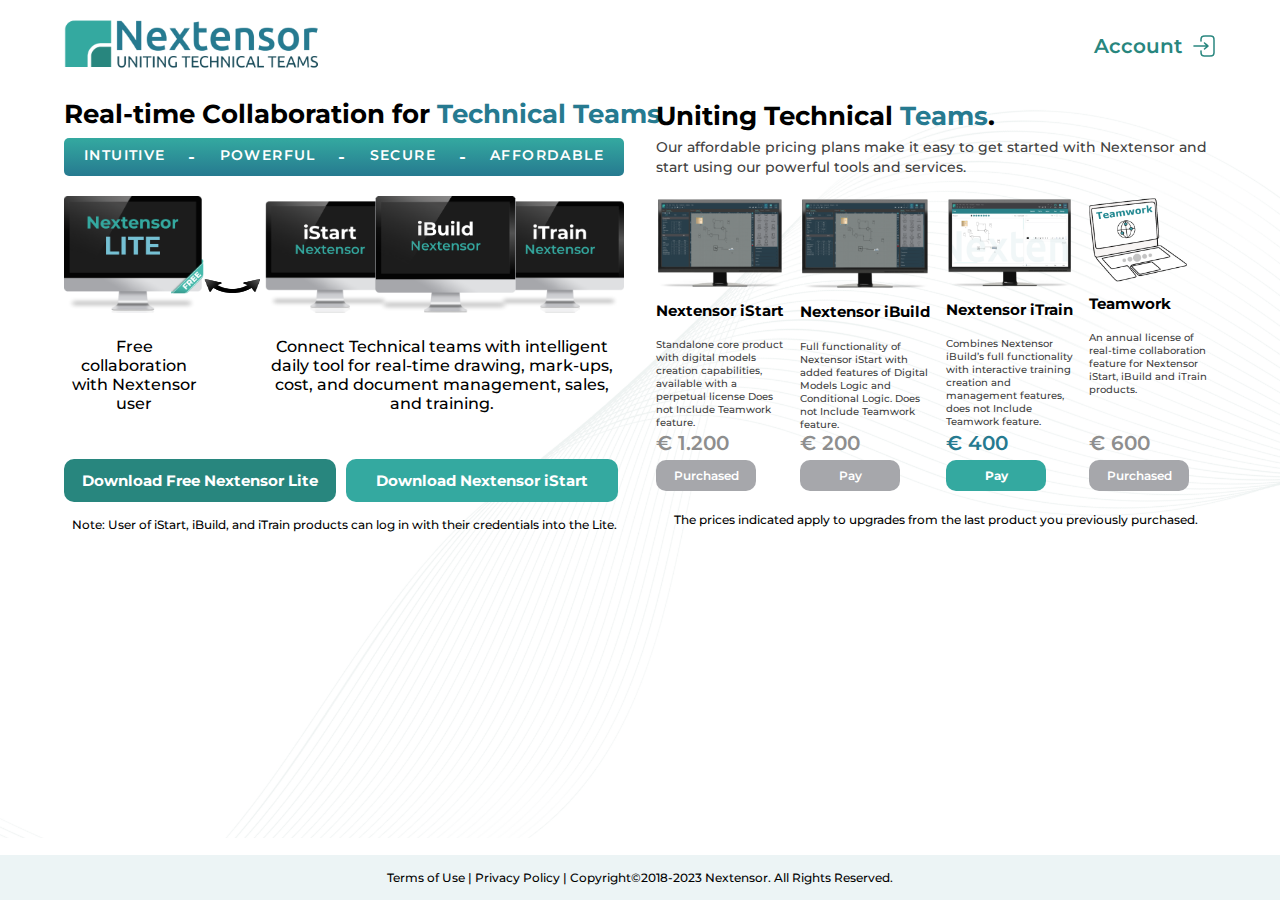
==== commit 9ea19742: "Add files via upload" ====
--- a/details.html
+++ b/details.html
@@ -3,7 +3,7 @@
 
 <head>
   <meta charset="UTF-8" />
-  <meta name="viewport" content="width=device-width, initial-scale=1.0" />
+  <meta name="viewport" content="width=device-width, initial-scale=1, maximum-scale=1">
   <title>Document</title>
   <link rel="stylesheet" href="./js/style (2).css" />
 </head>
@@ -184,8 +184,6 @@
         previously purchased.
       </p>
 
-
-      
     </div> 
 
      <section class="footerrsecond">
--- a/js/style (2).css
+++ b/js/style (2).css
@@ -5,6 +5,7 @@
   padding: 0px;
   margin: 0px;
   box-sizing: border-box;
+
 }
 
 .header a img {
@@ -21,13 +22,17 @@
 .left {
   flex: 1;
   /* width: 50%; */
-  padding-right: 3rem;
+  padding-right: 2rem;
+  width: 50%;
+margin-bottom: 10px;
 }
 
 .right {
   flex: 1;
-  padding-right: 1rem;
+  padding-right: 0px;
   padding-top: 1.7rem;
+  width: 50%;
+margin-bottom: 10px;
 }
 
 .card img {
@@ -59,7 +64,7 @@
   position: relative;
   /* justify-content: end; */
   align-items: center;
-
+  height: 300px;
 }
 
 .right-cards {
@@ -189,7 +194,7 @@
   font-family: Montserrat;
   margin: 0;
 
-  /* background-image: url(./images/abs1.png);
+  /* background-image: url(./img/abs1.png);
     background-repeat: no-repeat;
     background-position: top right;
     background-size: cover; */
@@ -208,13 +213,12 @@
 .main {
   content: "";
   width: 100%;
-  background-image: url('../images/bgimg1.png');
+  background-image: url('../img/bgimg1.png');
   background-repeat: no-repeat;
   background-position: top right;
   background-size: cover;
   z-index: -1;
-  height: 100%;
-  padding-bottom: 15px;
+  height:85vh;
 }
 
 /* section 1 .header start */
@@ -465,7 +469,7 @@
   display: flex;
   justify-content: space-between;
   gap: 10px;
-  margin-top: 47px;
+  margin-top: 110px;
   width: 99%;
 }
 
@@ -552,7 +556,7 @@
   width: 100%;
   display: flex;
   justify-content: space-between;
-  padding-top: 1.5rem;
+  padding-top: 1.3rem;
 }
 
 .heading {
@@ -690,19 +694,19 @@
   background: #ECF4F5;
   text-align: center;
   padding-inline: 4.5em;
-  height: 50px;
+  height: 45px;
   display: inline-flex;
   align-items: center;
   justify-content: center;
-   position: fixed;
-    bottom: 0; 
+  position: fixed;
+  bottom: 0;
 }
 
 .foText {
   color: #000;
   text-align: center;
   font-family: Montserrat;
-  font-size: 14px;
+  font-size: 12px;
   font-style: normal;
   font-weight: 500;
   line-height: normal;
@@ -813,14 +817,11 @@
   .hImage img {
     width: 100%;
   }
-  .teamimage .hImage img {
-    width: 78px;
-  }
   .btnBox {
-    margin-top: 90px;
+    margin-top: 39px;
   }
   .crd{
-    height: 333px;
+    height: 290px;
   }
   .img1 img, .img3 img {
    
@@ -841,11 +842,11 @@
     font-size: 12px; 
   }
   .topHeading h2 {
-    font-size: 20px;
+    font-size: 22.1px;
   }
   .heading {
     font-size: 12px;
-    height: 10%;
+    height: 5%;
   }
   .left {
     padding-right: 20px;
@@ -880,16 +881,20 @@
   }
   .left {
     padding-right: 2rem;
+    width: 50%;
+  }
+  .right {
+    width: 50%;
   }
   .teamimage .hImage img {
     width: 82%;
     height: 100%;
   }
   .btnBox {
-    margin-top: 63px;
-  }
-  .crd{
-    height: 316px;
+    margin-top: 46px;
+  }
+  .crd {
+    height: 294px;
   }
   .img1 img, .img3 img {
     width: 100%;
@@ -906,7 +911,7 @@
     font-size: 14px; 
   }
   .topHeading h2 {
-    font-size: 25px;
+    font-size: 26.2px;
   }
   .heading {
     font-size: 15px;
@@ -926,42 +931,6 @@
   }
 }
 
-@media (min-width: 1340px) {
-  .hImage img {
-    width: 100%;
-  }
-  .right-tittle P {
-    font-size: 16px; 
-  }
-  .topHeading h2 {
-    font-size: 26px;
-  }
-  .img2arrow {
-    margin-bottom: 100px;
-  }
-  
-  .btnBox {
-    margin-top: 58px;
-  }
-  .crd{
-    height: 298px;
-    padding: 0px 5px;
-  }
-  .img1 img, .img3 img {
-    width: 100%;
-  }
-  .paBtn {
-    width: 100px;
-  }
-  .purBtn {
-    width: 100px;
-  }
-  .heading {
-    font-size: 15px;
-    height: 5%;
-  }
-}
-
 @media (min-width: 1440px) {
   .hImage img {
     width: 100%;
@@ -981,7 +950,7 @@
     width: 120px;
   }
   .btnBox {
-    margin-top: 40px;
+    margin-top: 53px;
   }
   .crd{
     height: 300px;
@@ -995,23 +964,6 @@
 
 }
 
-@media (min-width: 1650px) {
-  .hImage img {
-    width: 100%;
-  }
-  .btnBox {
-    margin-top: 26px;
-  }
-  .crd{
-    height: 300px;
-  }
-  .img1 img, .img3 img {
-    width: 100%;
-  }
- 
-
-}
-
 @media (min-width: 1920px) {
   .hImage img {
     width: 100%;
@@ -1025,7 +977,9 @@
   .img1 img, .img3 img {
     width: 100%;
   }
-  
+  .heading{
+    font-size: 15px;
+  }
 
 }
 
@@ -1042,7 +996,9 @@
   .img1 img, .img3 img {
     width: 100%;
   }
-  
+  .heading{
+    font-size: 15px;
+  }
   .crd {
     padding: 0px 8px;
   }
@@ -1050,7 +1006,7 @@
 
 @media (min-width: 2350px) {
   .crd{
-    height: 364px;
+    height: 383px;
   }
   .hImage img {
     width: 100%;
@@ -1061,9 +1017,13 @@
   .img1 img, .img3 img {
     width: 100%;
   }
-  
-
-
-}
-
-
+  .heading{
+    font-size: 18px;
+  }
+.sub {
+    font-size: 14px;
+}
+
+}
+
+
